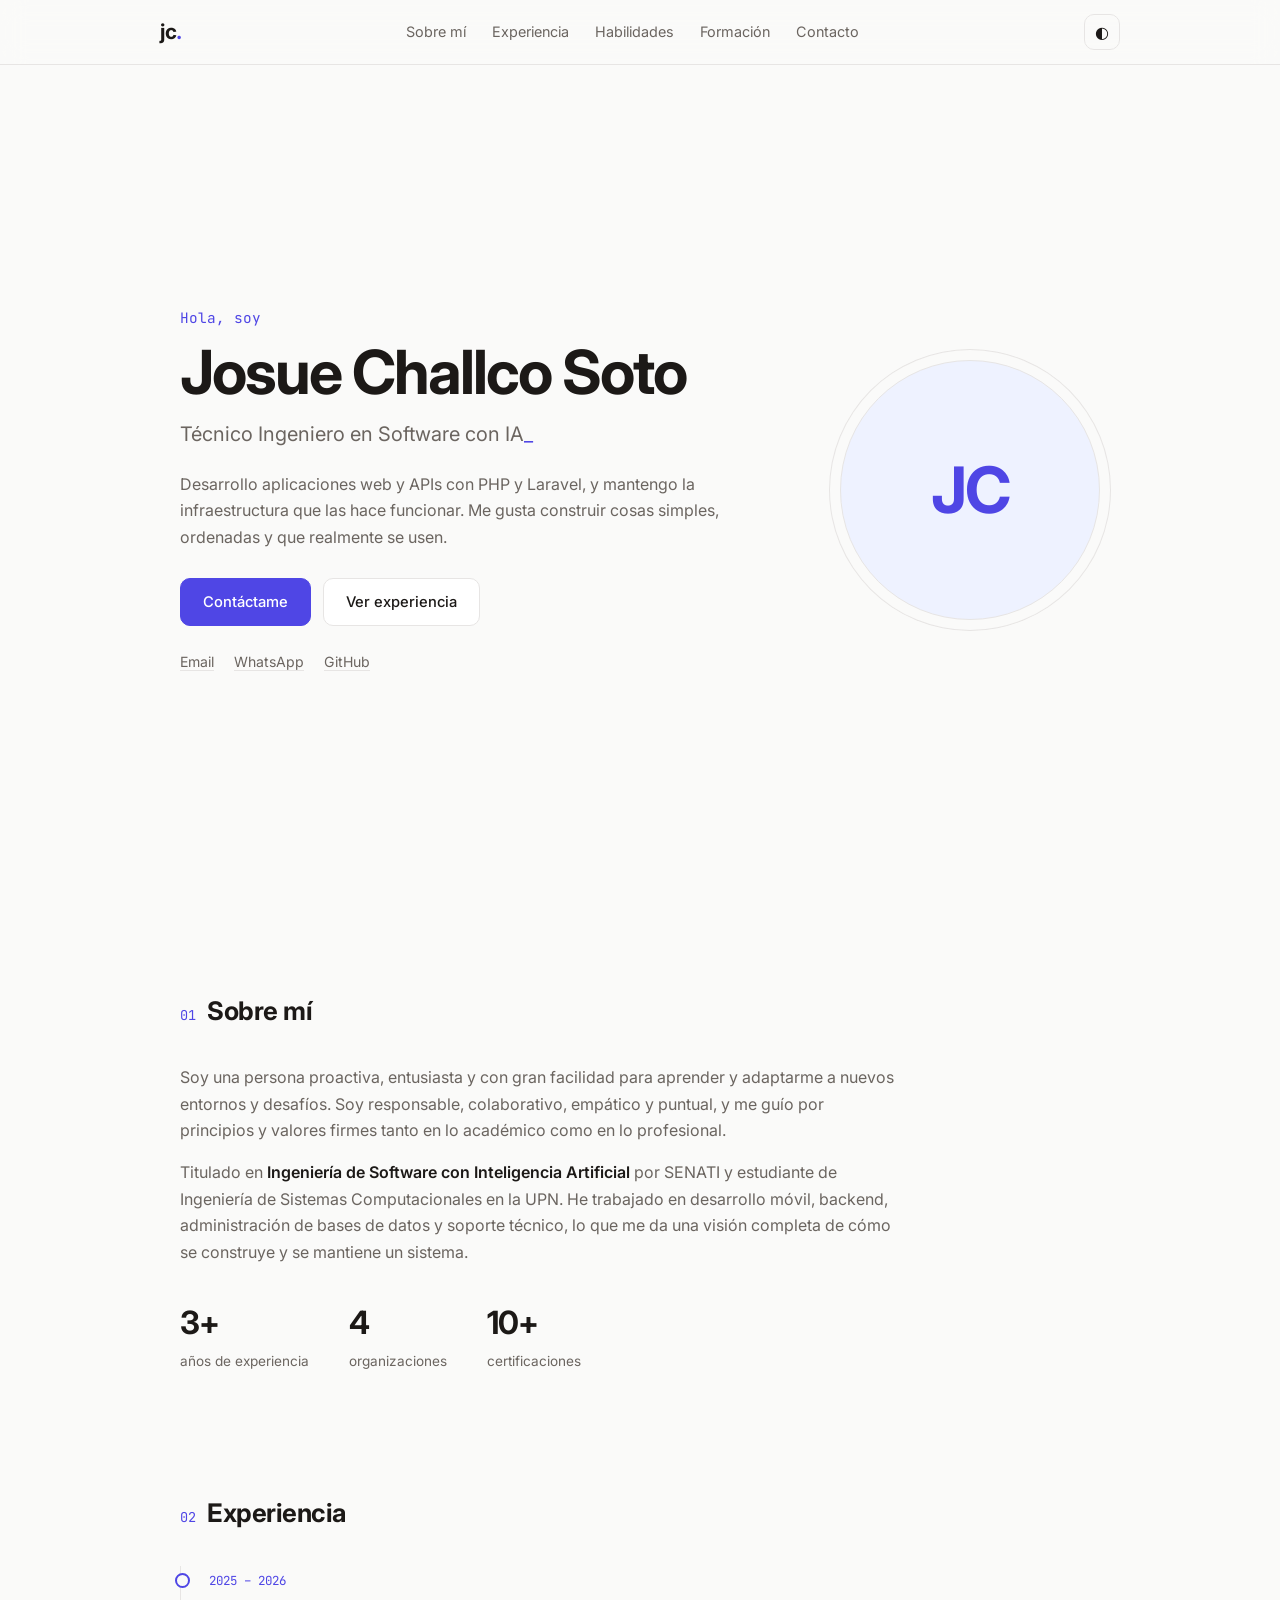
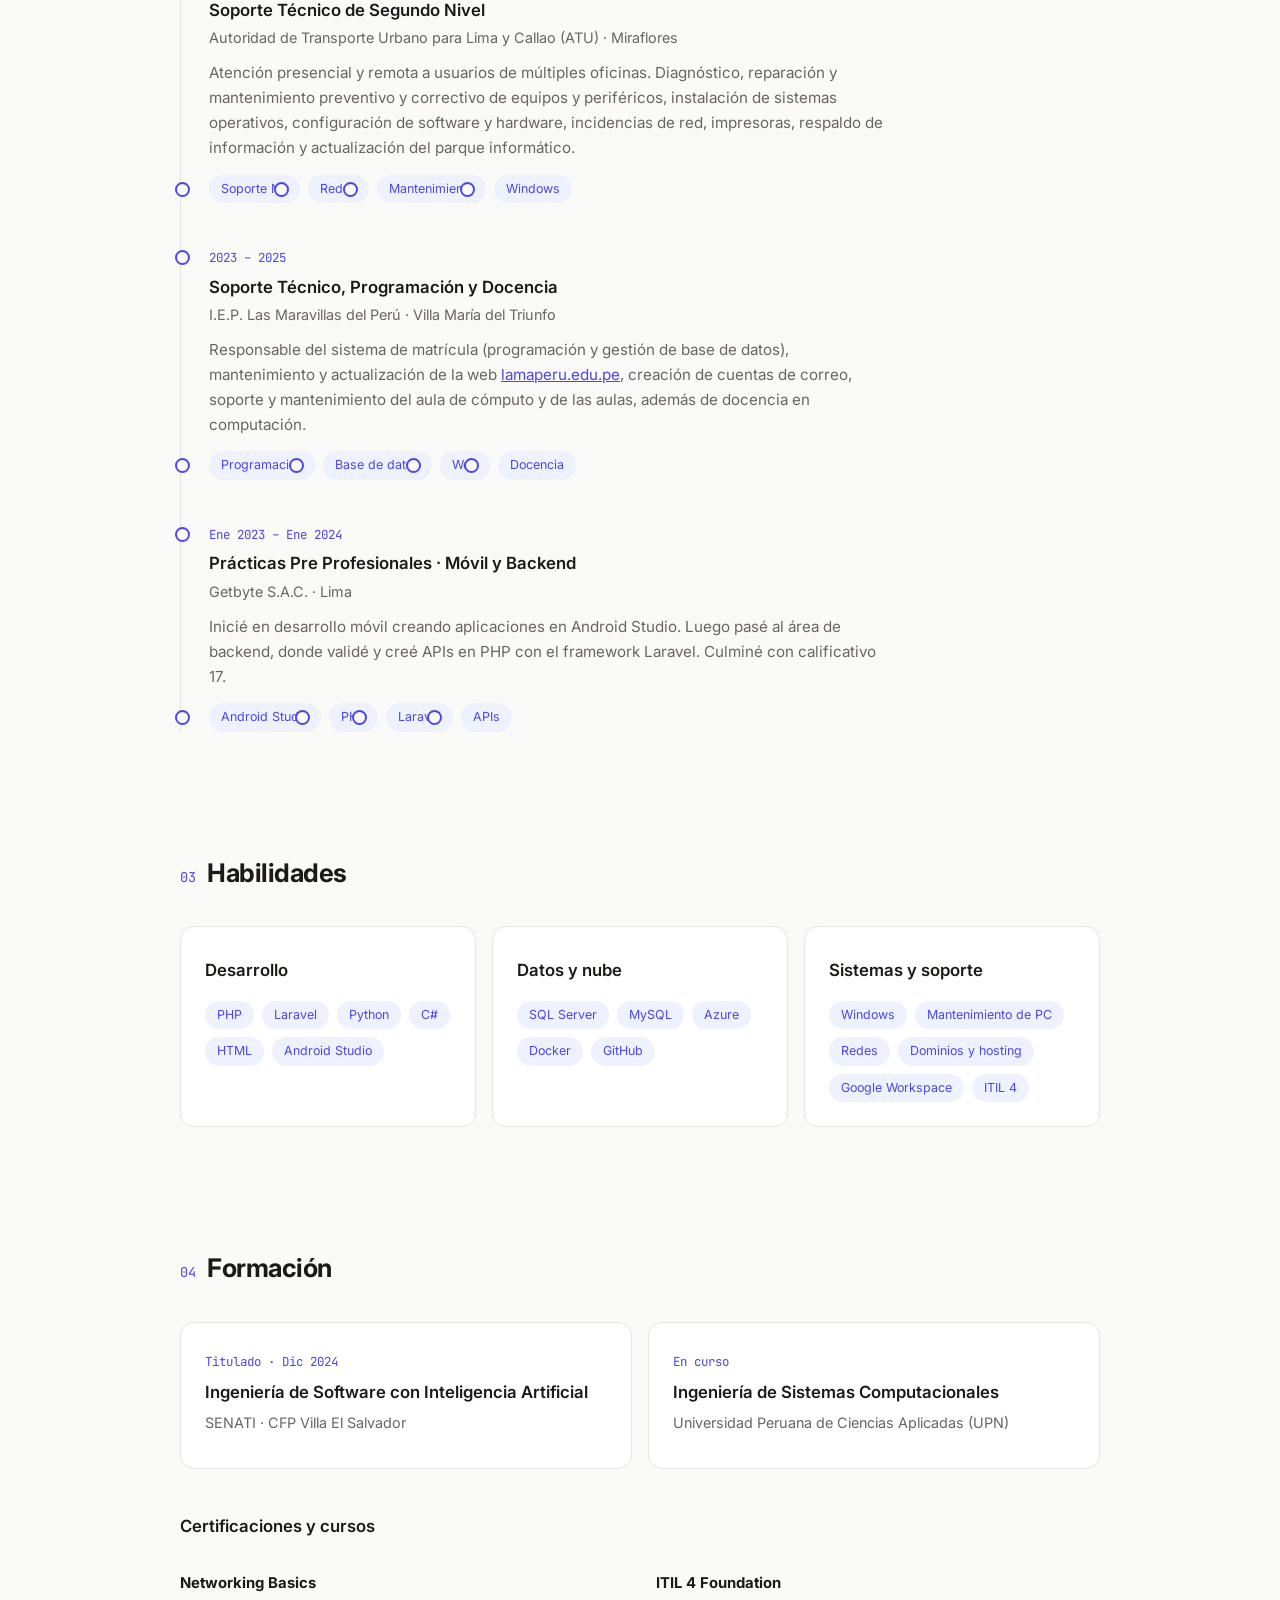
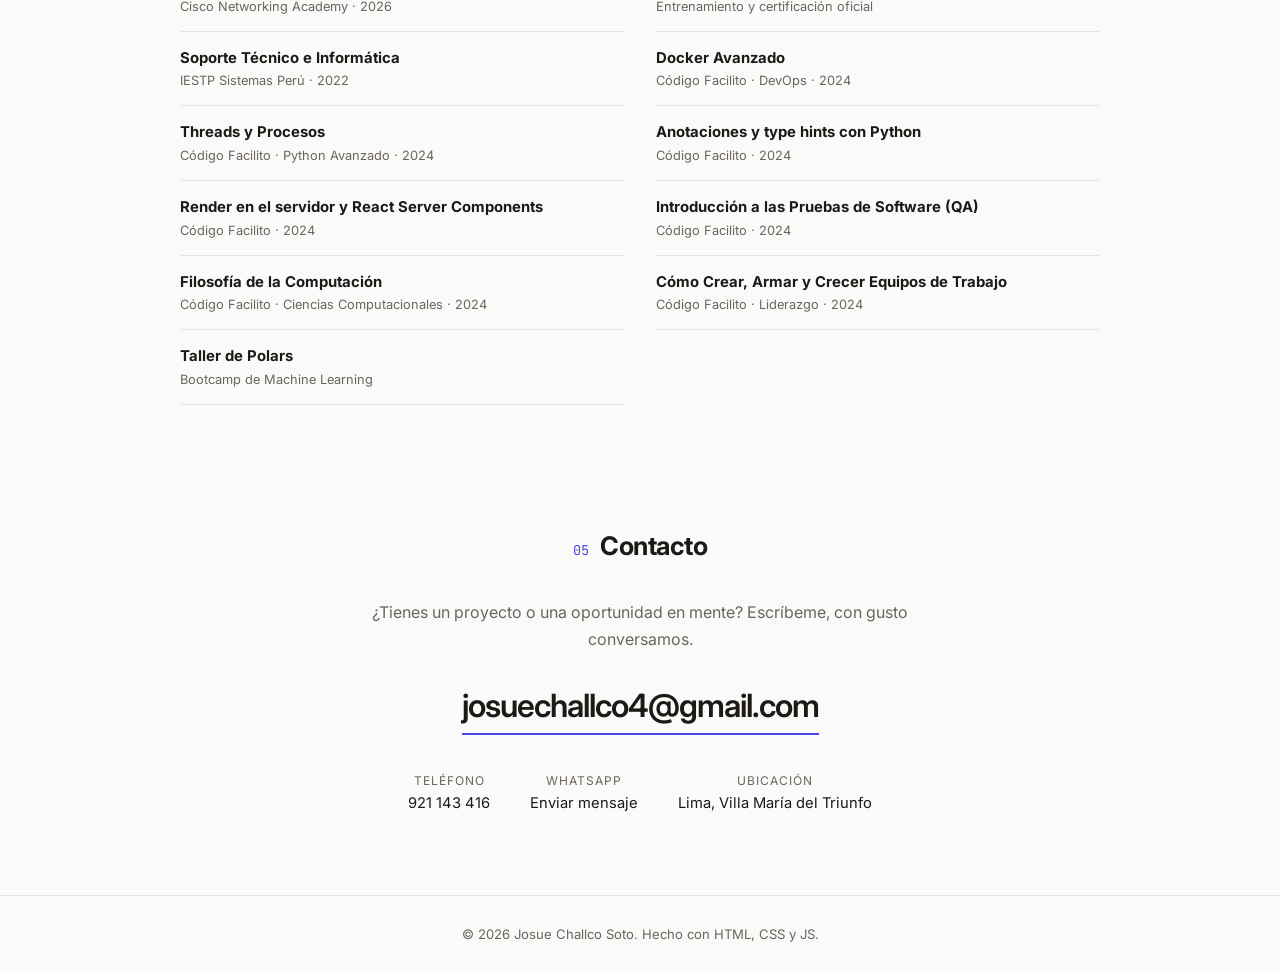
==== index.html @ 186beb72 "0.1" ====
<!doctype html>
<html lang="es">
<head>
  <meta charset="utf-8">
  <meta name="viewport" content="width=device-width, initial-scale=1">
  <title>Josue Challco | Ingeniero de Software con IA</title>
  <meta name="description" content="Portafolio de Josue Challco Soto: técnico ingeniero en software con IA, desarrollo web, backend con Laravel y soporte técnico.">
  <link rel="preconnect" href="https://fonts.googleapis.com">
  <link rel="preconnect" href="https://fonts.gstatic.com" crossorigin>
  <link href="https://fonts.googleapis.com/css2?family=Inter:wght@400;500;600;700&family=JetBrains+Mono:wght@400;500&display=swap" rel="stylesheet">
  <link rel="stylesheet" href="styles.css">
</head>
<body>

<header class="nav">
  <a href="#inicio" class="logo">jc<span>.</span></a>
  <nav id="menu">
    <a href="#sobre-mi">Sobre mí</a>
    <a href="#experiencia">Experiencia</a>
    <a href="#habilidades">Habilidades</a>
    <a href="#formacion">Formación</a>
    <a href="#contacto">Contacto</a>
  </nav>
  <div class="nav-actions">
    <button id="theme" class="icon-btn" aria-label="Cambiar tema">◐</button>
    <button id="burger" class="icon-btn burger" aria-label="Abrir menú">☰</button>
  </div>
</header>

<main>
  <!-- HERO -->
  <section id="inicio" class="hero">
    <div class="hero-text reveal">
      <p class="eyebrow">Hola, soy</p>
      <h1>Josue Challco Soto</h1>
      <p class="role">Técnico Ingeniero en Software con IA<span class="cursor">_</span></p>
      <p class="lead">Desarrollo aplicaciones web y APIs con PHP y Laravel, y mantengo la infraestructura que las hace funcionar. Me gusta construir cosas simples, ordenadas y que realmente se usen.</p>
      <div class="cta">
        <a class="btn primary" href="#contacto">Contáctame</a>
        <a class="btn" href="#experiencia">Ver experiencia</a>
      </div>
      <ul class="social">
        <li><a href="mailto:josuechallco4@gmail.com">Email</a></li>
        <li><a href="https://wa.me/51921143416" target="_blank" rel="noopener">WhatsApp</a></li>
        <li><a href="https://github.com/" target="_blank" rel="noopener">GitHub</a></li>
      </ul>
    </div>
    <div class="avatar reveal">
      <img src="assets/foto.jpg" alt="Foto de Josue Challco" onerror="this.remove()">
      <span class="initials">JC</span>
    </div>
  </section>

  <!-- SOBRE MI -->
  <section id="sobre-mi" class="reveal">
    <h2><span class="num">01</span> Sobre mí</h2>
    <div class="about">
      <p>Soy una persona proactiva, entusiasta y con gran facilidad para aprender y adaptarme a nuevos entornos y desafíos. Soy responsable, colaborativo, empático y puntual, y me guío por principios y valores firmes tanto en lo académico como en lo profesional.</p>
      <p>Titulado en <strong>Ingeniería de Software con Inteligencia Artificial</strong> por SENATI y estudiante de Ingeniería de Sistemas Computacionales en la UPN. He trabajado en desarrollo móvil, backend, administración de bases de datos y soporte técnico, lo que me da una visión completa de cómo se construye y se mantiene un sistema.</p>
      <dl class="stats">
        <div><dt>3+</dt><dd>años de experiencia</dd></div>
        <div><dt>4</dt><dd>organizaciones</dd></div>
        <div><dt>10+</dt><dd>certificaciones</dd></div>
      </dl>
    </div>
  </section>

  <!-- EXPERIENCIA -->
  <section id="experiencia" class="reveal">
    <h2><span class="num">02</span> Experiencia</h2>
    <ol class="timeline">
      <li>
        <span class="date">2025 – 2026</span>
        <h3>Soporte Técnico de Segundo Nivel</h3>
        <p class="org">Autoridad de Transporte Urbano para Lima y Callao (ATU) · Miraflores</p>
        <p>Atención presencial y remota a usuarios de múltiples oficinas. Diagnóstico, reparación y mantenimiento preventivo y correctivo de equipos y periféricos, instalación de sistemas operativos, configuración de software y hardware, incidencias de red, impresoras, respaldo de información y actualización del parque informático.</p>
        <ul class="tags"><li>Soporte N2</li><li>Redes</li><li>Mantenimiento</li><li>Windows</li></ul>
      </li>
      <li>
        <span class="date">2023 – 2025</span>
        <h3>Soporte Técnico, Programación y Docencia</h3>
        <p class="org">I.E.P. Las Maravillas del Perú · Villa María del Triunfo</p>
        <p>Responsable del sistema de matrícula (programación y gestión de base de datos), mantenimiento y actualización de la web <a href="https://www.lamaperu.edu.pe" target="_blank" rel="noopener">lamaperu.edu.pe</a>, creación de cuentas de correo, soporte y mantenimiento del aula de cómputo y de las aulas, además de docencia en computación.</p>
        <ul class="tags"><li>Programación</li><li>Base de datos</li><li>Web</li><li>Docencia</li></ul>
      </li>
      <li>
        <span class="date">Ene 2023 – Ene 2024</span>
        <h3>Prácticas Pre Profesionales · Móvil y Backend</h3>
        <p class="org">Getbyte S.A.C. · Lima</p>
        <p>Inicié en desarrollo móvil creando aplicaciones en Android Studio. Luego pasé al área de backend, donde validé y creé APIs en PHP con el framework Laravel. Culminé con calificativo 17.</p>
        <ul class="tags"><li>Android Studio</li><li>PHP</li><li>Laravel</li><li>APIs</li></ul>
      </li>
    </ol>
  </section>

  <!-- HABILIDADES -->
  <section id="habilidades" class="reveal">
    <h2><span class="num">03</span> Habilidades</h2>
    <div class="grid3">
      <article class="card">
        <h3>Desarrollo</h3>
        <ul class="chips"><li>PHP</li><li>Laravel</li><li>Python</li><li>C#</li><li>HTML</li><li>Android Studio</li></ul>
      </article>
      <article class="card">
        <h3>Datos y nube</h3>
        <ul class="chips"><li>SQL Server</li><li>MySQL</li><li>Azure</li><li>Docker</li><li>GitHub</li></ul>
      </article>
      <article class="card">
        <h3>Sistemas y soporte</h3>
        <ul class="chips"><li>Windows</li><li>Mantenimiento de PC</li><li>Redes</li><li>Dominios y hosting</li><li>Google Workspace</li><li>ITIL 4</li></ul>
      </article>
    </div>
  </section>

  <!-- FORMACION -->
  <section id="formacion" class="reveal">
    <h2><span class="num">04</span> Formación</h2>
    <div class="grid2">
      <article class="card">
        <span class="date">Titulado · Dic 2024</span>
        <h3>Ingeniería de Software con Inteligencia Artificial</h3>
        <p class="org">SENATI · CFP Villa El Salvador</p>
      </article>
      <article class="card">
        <span class="date">En curso</span>
        <h3>Ingeniería de Sistemas Computacionales</h3>
        <p class="org">Universidad Peruana de Ciencias Aplicadas (UPN)</p>
      </article>
    </div>

    <h3 class="sub">Certificaciones y cursos</h3>
    <ul class="certs">
      <li><b>Networking Basics</b><span>Cisco Networking Academy · 2026</span></li>
      <li><b>ITIL 4 Foundation</b><span>Entrenamiento y certificación oficial</span></li>
      <li><b>Soporte Técnico e Informática</b><span>IESTP Sistemas Perú · 2022</span></li>
      <li><b>Docker Avanzado</b><span>Código Facilito · DevOps · 2024</span></li>
      <li><b>Threads y Procesos</b><span>Código Facilito · Python Avanzado · 2024</span></li>
      <li><b>Anotaciones y type hints con Python</b><span>Código Facilito · 2024</span></li>
      <li><b>Render en el servidor y React Server Components</b><span>Código Facilito · 2024</span></li>
      <li><b>Introducción a las Pruebas de Software (QA)</b><span>Código Facilito · 2024</span></li>
      <li><b>Filosofía de la Computación</b><span>Código Facilito · Ciencias Computacionales · 2024</span></li>
      <li><b>Cómo Crear, Armar y Crecer Equipos de Trabajo</b><span>Código Facilito · Liderazgo · 2024</span></li>
      <li><b>Taller de Polars</b><span>Bootcamp de Machine Learning</span></li>
    </ul>
  </section>

  <!-- CONTACTO -->
  <section id="contacto" class="reveal contact">
    <h2><span class="num">05</span> Contacto</h2>
    <p class="lead">¿Tienes un proyecto o una oportunidad en mente? Escríbeme, con gusto conversamos.</p>
    <a class="big-mail" href="mailto:josuechallco4@gmail.com">josuechallco4@gmail.com</a>
    <ul class="contact-list">
      <li><span>Teléfono</span><a href="tel:+51921143416">921 143 416</a></li>
      <li><span>WhatsApp</span><a href="https://wa.me/51921143416" target="_blank" rel="noopener">Enviar mensaje</a></li>
      <li><span>Ubicación</span>Lima, Villa María del Triunfo</li>
    </ul>
  </section>
</main>

<footer>
  <p>© <span id="year"></span> Josue Challco Soto. Hecho con HTML, CSS y JS.</p>
</footer>

<script src="script.js"></script>
</body>
</html>
---- styles.css ----
:root {
  --bg: #fafaf9;
  --surface: #ffffff;
  --text: #1c1917;
  --muted: #6b6560;
  --line: #e7e5e4;
  --accent: #4f46e5;
  --accent-soft: #eef2ff;
  --radius: 14px;
  --maxw: 960px;
}
:root[data-theme="dark"] {
  --bg: #0c0a09;
  --surface: #171412;
  --text: #f5f5f4;
  --muted: #a8a29e;
  --line: #292524;
  --accent: #818cf8;
  --accent-soft: #1e1b4b;
}

* { box-sizing: border-box; margin: 0; padding: 0; }
html { scroll-behavior: smooth; scroll-padding-top: 72px; }
body {
  font-family: "Inter", system-ui, sans-serif;
  background: var(--bg);
  color: var(--text);
  line-height: 1.65;
  -webkit-font-smoothing: antialiased;
  transition: background .3s, color .3s;
}
a { color: inherit; }
ul, ol { list-style: none; }

/* NAV */
.nav {
  position: fixed; inset: 0 0 auto 0; z-index: 10;
  display: flex; align-items: center; justify-content: space-between;
  padding: 14px max(20px, calc((100% - var(--maxw)) / 2));
  background: color-mix(in srgb, var(--bg) 82%, transparent);
  backdrop-filter: blur(12px);
  border-bottom: 1px solid var(--line);
}
.logo { font-weight: 700; font-size: 1.3rem; text-decoration: none; letter-spacing: -.5px; }
.logo span { color: var(--accent); }
#menu { display: flex; gap: 26px; }
#menu a { text-decoration: none; font-size: .9rem; color: var(--muted); transition: color .2s; }
#menu a:hover, #menu a.active { color: var(--text); }
.nav-actions { display: flex; gap: 8px; }
.icon-btn {
  width: 36px; height: 36px; border-radius: 10px; cursor: pointer;
  background: transparent; color: var(--text);
  border: 1px solid var(--line); font-size: 1rem;
  transition: border-color .2s;
}
.icon-btn:hover { border-color: var(--accent); }
.burger { display: none; }

/* LAYOUT */
main { max-width: var(--maxw); margin: 0 auto; padding: 0 20px; }
section { padding: 90px 0 30px; }
h2 { font-size: 1.6rem; letter-spacing: -.5px; margin-bottom: 32px; display: flex; align-items: baseline; gap: 12px; }
.num { font-family: "JetBrains Mono", monospace; font-size: .85rem; color: var(--accent); font-weight: 400; }
h3 { font-size: 1.05rem; font-weight: 600; }
.sub { margin: 44px 0 16px; }

/* HERO */
.hero {
  min-height: 100vh; padding-top: 110px;
  display: grid; grid-template-columns: 1fr 260px; align-items: center; gap: 48px;
}
.eyebrow { font-family: "JetBrains Mono", monospace; color: var(--accent); font-size: .9rem; margin-bottom: 10px; }
h1 { font-size: clamp(2.4rem, 6vw, 3.8rem); line-height: 1.08; letter-spacing: -2px; }
.role { font-size: 1.25rem; color: var(--muted); margin: 12px 0 20px; }
.cursor { color: var(--accent); animation: blink 1s steps(2) infinite; }
@keyframes blink { 50% { opacity: 0; } }
.lead { color: var(--muted); max-width: 560px; }
.cta { display: flex; gap: 12px; margin: 28px 0 24px; flex-wrap: wrap; }
.btn {
  padding: 11px 22px; border-radius: 10px; text-decoration: none; font-size: .92rem; font-weight: 500;
  border: 1px solid var(--line); background: var(--surface); transition: transform .2s, border-color .2s;
}
.btn:hover { transform: translateY(-2px); border-color: var(--accent); }
.btn.primary { background: var(--accent); border-color: var(--accent); color: #fff; }
:root[data-theme="dark"] .btn.primary { color: #0c0a09; }
.social { display: flex; gap: 20px; font-size: .88rem; }
.social a { color: var(--muted); text-decoration: none; border-bottom: 1px solid var(--line); transition: color .2s, border-color .2s; }
.social a:hover { color: var(--accent); border-color: var(--accent); }

.avatar {
  position: relative; width: 260px; height: 260px; border-radius: 50%;
  background: var(--accent-soft); border: 1px solid var(--line);
  display: grid; place-items: center; overflow: hidden;
  box-shadow: 0 0 0 10px var(--bg), 0 0 0 11px var(--line);
}
.avatar img { position: absolute; inset: 0; width: 100%; height: 100%; object-fit: cover; z-index: 1; }
.initials { font-size: 4rem; font-weight: 700; color: var(--accent); letter-spacing: -2px; }

/* ABOUT */
.about { max-width: 720px; }
.about p { color: var(--muted); margin-bottom: 16px; }
.about strong { color: var(--text); font-weight: 600; }
.stats { display: flex; gap: 40px; margin-top: 32px; flex-wrap: wrap; }
.stats dt { font-size: 2rem; font-weight: 700; letter-spacing: -1px; }
.stats dd { font-size: .85rem; color: var(--muted); }

/* TIMELINE */
.timeline { position: relative; padding-left: 28px; border-left: 1px solid var(--line); }
.timeline li { position: relative; padding-bottom: 40px; }
.timeline li:last-child { padding-bottom: 0; }
.timeline li::before {
  content: ""; position: absolute; left: -34px; top: 7px;
  width: 11px; height: 11px; border-radius: 50%;
  background: var(--bg); border: 2px solid var(--accent);
}
.date { font-family: "JetBrains Mono", monospace; font-size: .78rem; color: var(--accent); }
.timeline h3 { margin: 4px 0 2px; }
.org { font-size: .9rem; color: var(--muted); margin-bottom: 10px; }
.timeline p:not(.org) { color: var(--muted); font-size: .95rem; max-width: 680px; }
.timeline a { color: var(--accent); }
.tags, .chips { display: flex; flex-wrap: wrap; gap: 8px; margin-top: 14px; }
.tags li, .chips li {
  font-size: .78rem; padding: 4px 12px; border-radius: 99px;
  background: var(--accent-soft); color: var(--accent);
}
.chips { margin-top: 16px; }

/* CARDS */
.grid3 { display: grid; grid-template-columns: repeat(3, 1fr); gap: 16px; }
.grid2 { display: grid; grid-template-columns: repeat(2, 1fr); gap: 16px; }
.card {
  background: var(--surface); border: 1px solid var(--line); border-radius: var(--radius);
  padding: 24px; transition: transform .25s, border-color .25s;
}
.card:hover { transform: translateY(-4px); border-color: var(--accent); }
.card h3 { margin: 6px 0 4px; }

/* CERTS */
.certs { display: grid; grid-template-columns: repeat(2, 1fr); gap: 0 32px; }
.certs li { display: flex; flex-direction: column; padding: 14px 0; border-bottom: 1px solid var(--line); font-size: .93rem; }
.certs span { font-size: .8rem; color: var(--muted); }

/* CONTACT */
.contact { text-align: center; padding-bottom: 80px; }
.contact h2 { justify-content: center; }
.contact .lead { margin: 0 auto; }
.big-mail {
  display: inline-block; margin: 28px 0 36px; text-decoration: none;
  font-size: clamp(1.2rem, 4vw, 2rem); font-weight: 600; letter-spacing: -1px;
  border-bottom: 2px solid var(--accent); transition: color .2s;
}
.big-mail:hover { color: var(--accent); }
.contact-list { display: flex; justify-content: center; gap: 40px; flex-wrap: wrap; font-size: .92rem; }
.contact-list span { display: block; font-size: .75rem; color: var(--muted); text-transform: uppercase; letter-spacing: 1px; }
.contact-list a { text-decoration: none; }
.contact-list a:hover { color: var(--accent); }

footer { text-align: center; padding: 28px 20px; border-top: 1px solid var(--line); color: var(--muted); font-size: .82rem; }

/* REVEAL */
.reveal { opacity: 0; transform: translateY(24px); transition: opacity .7s, transform .7s; }
.reveal.visible { opacity: 1; transform: none; }
@media (prefers-reduced-motion: reduce) {
  .reveal { opacity: 1; transform: none; transition: none; }
  .cursor { animation: none; }
  html { scroll-behavior: auto; }
}

/* RESPONSIVE */
@media (max-width: 760px) {
  .burger { display: block; }
  #menu {
    position: absolute; top: 100%; left: 0; right: 0;
    flex-direction: column; gap: 0; background: var(--bg);
    border-bottom: 1px solid var(--line); display: none;
  }
  #menu.open { display: flex; }
  #menu a { padding: 14px 20px; border-top: 1px solid var(--line); }
  .hero { grid-template-columns: 1fr; text-align: left; padding-top: 100px; gap: 32px; }
  .avatar { order: -1; width: 160px; height: 160px; }
  .initials { font-size: 2.6rem; }
  .grid3, .grid2, .certs { grid-template-columns: 1fr; }
  section { padding-top: 70px; }
}
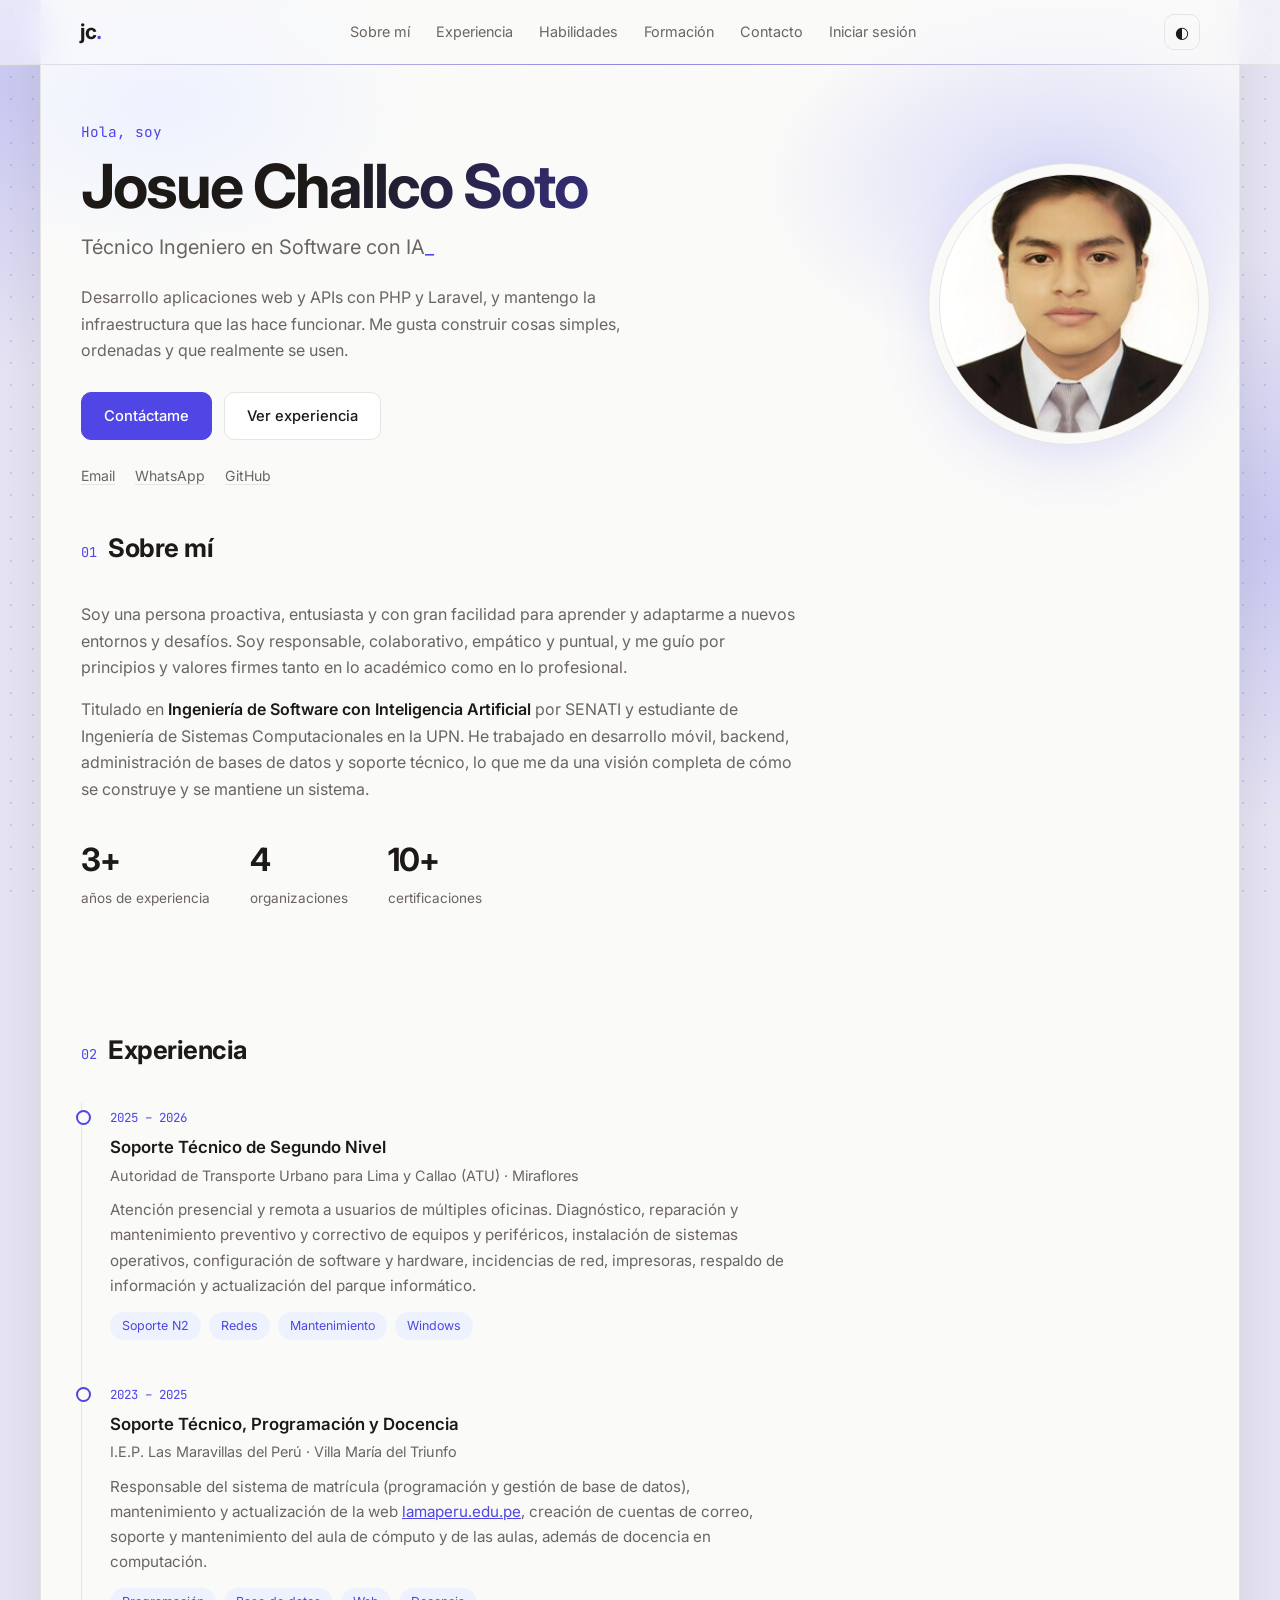
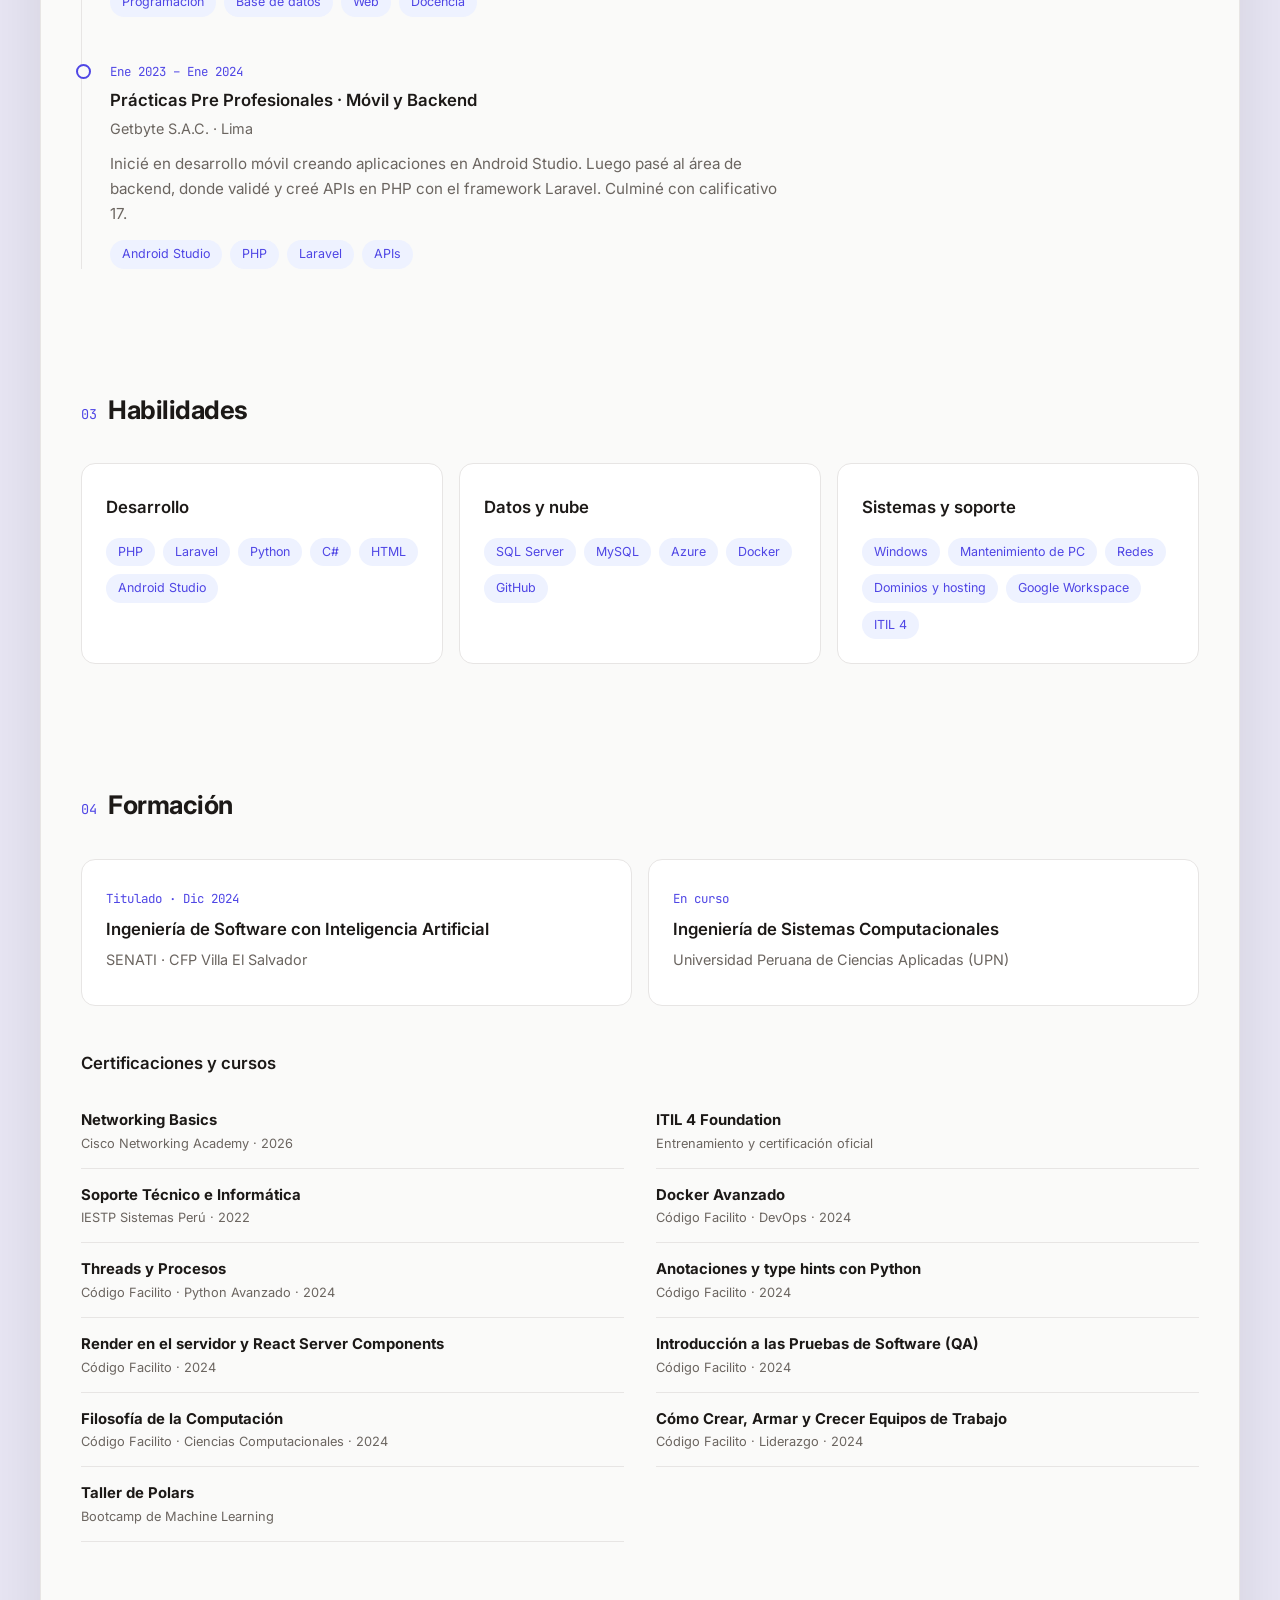
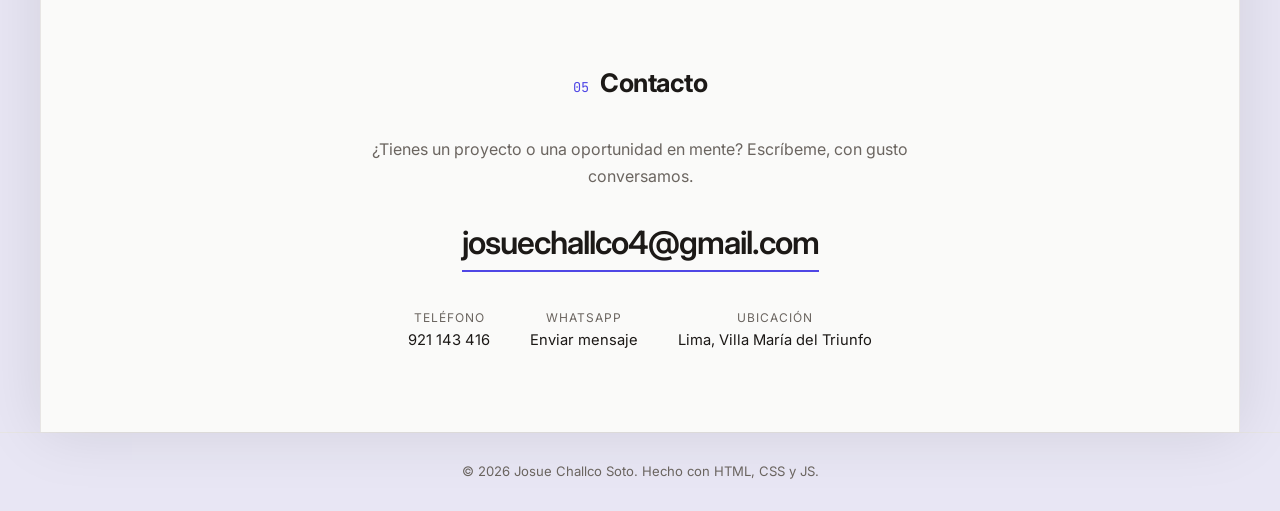
==== commit 42605a46: "0.1.3" ====
--- a/index.html
+++ b/index.html
@@ -20,6 +20,7 @@
     <a href="#habilidades">Habilidades</a>
     <a href="#formacion">Formación</a>
     <a href="#contacto">Contacto</a>
+    <a href="login.html">Iniciar sesión</a>
   </nav>
   <div class="nav-actions">
     <button id="theme" class="icon-btn" aria-label="Cambiar tema">◐</button>
@@ -42,7 +43,7 @@
       <ul class="social">
         <li><a href="mailto:josuechallco4@gmail.com">Email</a></li>
         <li><a href="https://wa.me/51921143416" target="_blank" rel="noopener">WhatsApp</a></li>
-        <li><a href="https://github.com/" target="_blank" rel="noopener">GitHub</a></li>
+        <li><a href="https://github.com/josuechal" target="_blank" rel="noopener">GitHub</a></li>
       </ul>
     </div>
     <div class="avatar reveal">
--- a/styles.css
+++ b/styles.css
@@ -6,8 +6,12 @@
   --line: #e7e5e4;
   --accent: #4f46e5;
   --accent-soft: #eef2ff;
+  --side: #e8e6f4;          /* color de las bandas laterales */
+  --side-glow: rgba(99, 102, 241, .22);
+  --side-dot: rgba(79, 70, 229, .18);
+  --glass: rgba(250, 250, 249, .55);
   --radius: 14px;
-  --maxw: 960px;
+  --maxw: 1200px;
 }
 :root[data-theme="dark"] {
   --bg: #0c0a09;
@@ -17,13 +21,23 @@
   --line: #292524;
   --accent: #818cf8;
   --accent-soft: #1e1b4b;
+  --side: #05040a;
+  --side-glow: rgba(129, 140, 248, .20);
+  --side-dot: rgba(129, 140, 248, .22);
+  --glass: rgba(12, 10, 9, .50);
 }
 
 * { box-sizing: border-box; margin: 0; padding: 0; }
 html { scroll-behavior: smooth; scroll-padding-top: 72px; }
 body {
   font-family: "Inter", system-ui, sans-serif;
-  background: var(--bg);
+  /* Fondo de las bandas laterales: color + resplandores + puntos */
+  background:
+    radial-gradient(600px 400px at 0% 10%, var(--side-glow), transparent 70%),
+    radial-gradient(600px 400px at 100% 60%, var(--side-glow), transparent 70%),
+    radial-gradient(var(--side-dot) 1px, transparent 1px) 0 0 / 22px 22px,
+    var(--side);
+  background-attachment: fixed;
   color: var(--text);
   line-height: 1.65;
   -webkit-font-smoothing: antialiased;
@@ -36,11 +50,22 @@
 .nav {
   position: fixed; inset: 0 0 auto 0; z-index: 10;
   display: flex; align-items: center; justify-content: space-between;
-  padding: 14px max(20px, calc((100% - var(--maxw)) / 2));
-  background: color-mix(in srgb, var(--bg) 82%, transparent);
-  backdrop-filter: blur(12px);
+  padding: 14px max(20px, calc((100% - var(--maxw)) / 2 + 40px));
+  /* Efecto cristal: semitransparente + desenfoque */
+  background: var(--glass);
+  backdrop-filter: blur(18px) saturate(170%);
+  -webkit-backdrop-filter: blur(18px) saturate(170%);
   border-bottom: 1px solid var(--line);
-}
+  transition: background .3s, box-shadow .3s;
+}
+/* Línea de color degradada en el borde inferior */
+.nav::after {
+  content: ""; position: absolute; left: 0; right: 0; bottom: -1px; height: 1px;
+  background: linear-gradient(90deg, transparent, var(--accent), transparent);
+  opacity: .6;
+}
+/* Al hacer scroll: un poco más opaco y con sombra (clase añadida desde script.js) */
+.nav.scrolled { background: color-mix(in srgb, var(--bg) 78%, transparent); box-shadow: 0 8px 30px rgba(0, 0, 0, .12); }
 .logo { font-weight: 700; font-size: 1.3rem; text-decoration: none; letter-spacing: -.5px; }
 .logo span { color: var(--accent); }
 #menu { display: flex; gap: 26px; }
@@ -57,8 +82,17 @@
 .burger { display: none; }
 
 /* LAYOUT */
-main { max-width: var(--maxw); margin: 0 auto; padding: 0 20px; }
+/* Panel central: otro color y bordes a los lados */
+main {
+  position: relative; z-index: 0;
+  max-width: var(--maxw); min-height: 100vh; margin: 0 auto; padding: 0 40px;
+  background: var(--bg);
+  border-left: 1px solid var(--line); border-right: 1px solid var(--line);
+  box-shadow: 0 0 60px rgba(0, 0, 0, .10);
+  transition: background .3s;
+}
 section { padding: 90px 0 30px; }
+#sobre-mi { padding-top: 40px; }
 h2 { font-size: 1.6rem; letter-spacing: -.5px; margin-bottom: 32px; display: flex; align-items: baseline; gap: 12px; }
 .num { font-family: "JetBrains Mono", monospace; font-size: .85rem; color: var(--accent); font-weight: 400; }
 h3 { font-size: 1.05rem; font-weight: 600; }
@@ -66,11 +100,26 @@
 
 /* HERO */
 .hero {
-  min-height: 100vh; padding-top: 110px;
+  position: relative;
+  min-height: auto; padding-top: 120px; padding-bottom: 0;
   display: grid; grid-template-columns: 1fr 260px; align-items: center; gap: 48px;
 }
 .eyebrow { font-family: "JetBrains Mono", monospace; color: var(--accent); font-size: .9rem; margin-bottom: 10px; }
-h1 { font-size: clamp(2.4rem, 6vw, 3.8rem); line-height: 1.08; letter-spacing: -2px; }
+h1 {
+  font-size: clamp(2.4rem, 6vw, 3.8rem); line-height: 1.08; letter-spacing: -2px;
+  /* Nombre con degradado de color */
+  background: linear-gradient(120deg, var(--text) 30%, var(--accent));
+  -webkit-background-clip: text; background-clip: text;
+  -webkit-text-fill-color: transparent; color: transparent;
+}
+/* Resplandor suave detrás de la portada */
+.hero::before {
+  content: ""; position: absolute; z-index: -1; pointer-events: none;
+  top: 0; left: -40px; right: -40px; height: 520px;
+  background:
+    radial-gradient(420px 260px at 85% 35%, var(--side-glow), transparent 70%),
+    radial-gradient(360px 220px at 10% 20%, var(--accent-soft), transparent 70%);
+}
 .role { font-size: 1.25rem; color: var(--muted); margin: 12px 0 20px; }
 .cursor { color: var(--accent); animation: blink 1s steps(2) infinite; }
 @keyframes blink { 50% { opacity: 0; } }
@@ -91,7 +140,7 @@
   position: relative; width: 260px; height: 260px; border-radius: 50%;
   background: var(--accent-soft); border: 1px solid var(--line);
   display: grid; place-items: center; overflow: hidden;
-  box-shadow: 0 0 0 10px var(--bg), 0 0 0 11px var(--line);
+  box-shadow: 0 0 0 10px var(--bg), 0 0 0 11px var(--line), 0 20px 60px var(--side-glow);
 }
 .avatar img { position: absolute; inset: 0; width: 100%; height: 100%; object-fit: cover; z-index: 1; }
 .initials { font-size: 4rem; font-weight: 700; color: var(--accent); letter-spacing: -2px; }
@@ -106,9 +155,9 @@
 
 /* TIMELINE */
 .timeline { position: relative; padding-left: 28px; border-left: 1px solid var(--line); }
-.timeline li { position: relative; padding-bottom: 40px; }
-.timeline li:last-child { padding-bottom: 0; }
-.timeline li::before {
+.timeline > li { position: relative; padding-bottom: 40px; }
+.timeline > li:last-child { padding-bottom: 0; }
+.timeline > li::before {
   content: ""; position: absolute; left: -34px; top: 7px;
   width: 11px; height: 11px; border-radius: 50%;
   background: var(--bg); border: 2px solid var(--accent);
@@ -132,7 +181,7 @@
   background: var(--surface); border: 1px solid var(--line); border-radius: var(--radius);
   padding: 24px; transition: transform .25s, border-color .25s;
 }
-.card:hover { transform: translateY(-4px); border-color: var(--accent); }
+.card:hover { transform: translateY(-4px); border-color: var(--accent); box-shadow: 0 12px 30px var(--side-glow); }
 .card h3 { margin: 6px 0 4px; }
 
 /* CERTS */
@@ -168,6 +217,9 @@
 
 /* RESPONSIVE */
 @media (max-width: 760px) {
+  main { padding: 0 20px; border: 0; box-shadow: none; }
+  .nav { padding: 14px 20px; }
+  .hero::before { left: -20px; right: -20px; }
   .burger { display: block; }
   #menu {
     position: absolute; top: 100%; left: 0; right: 0;
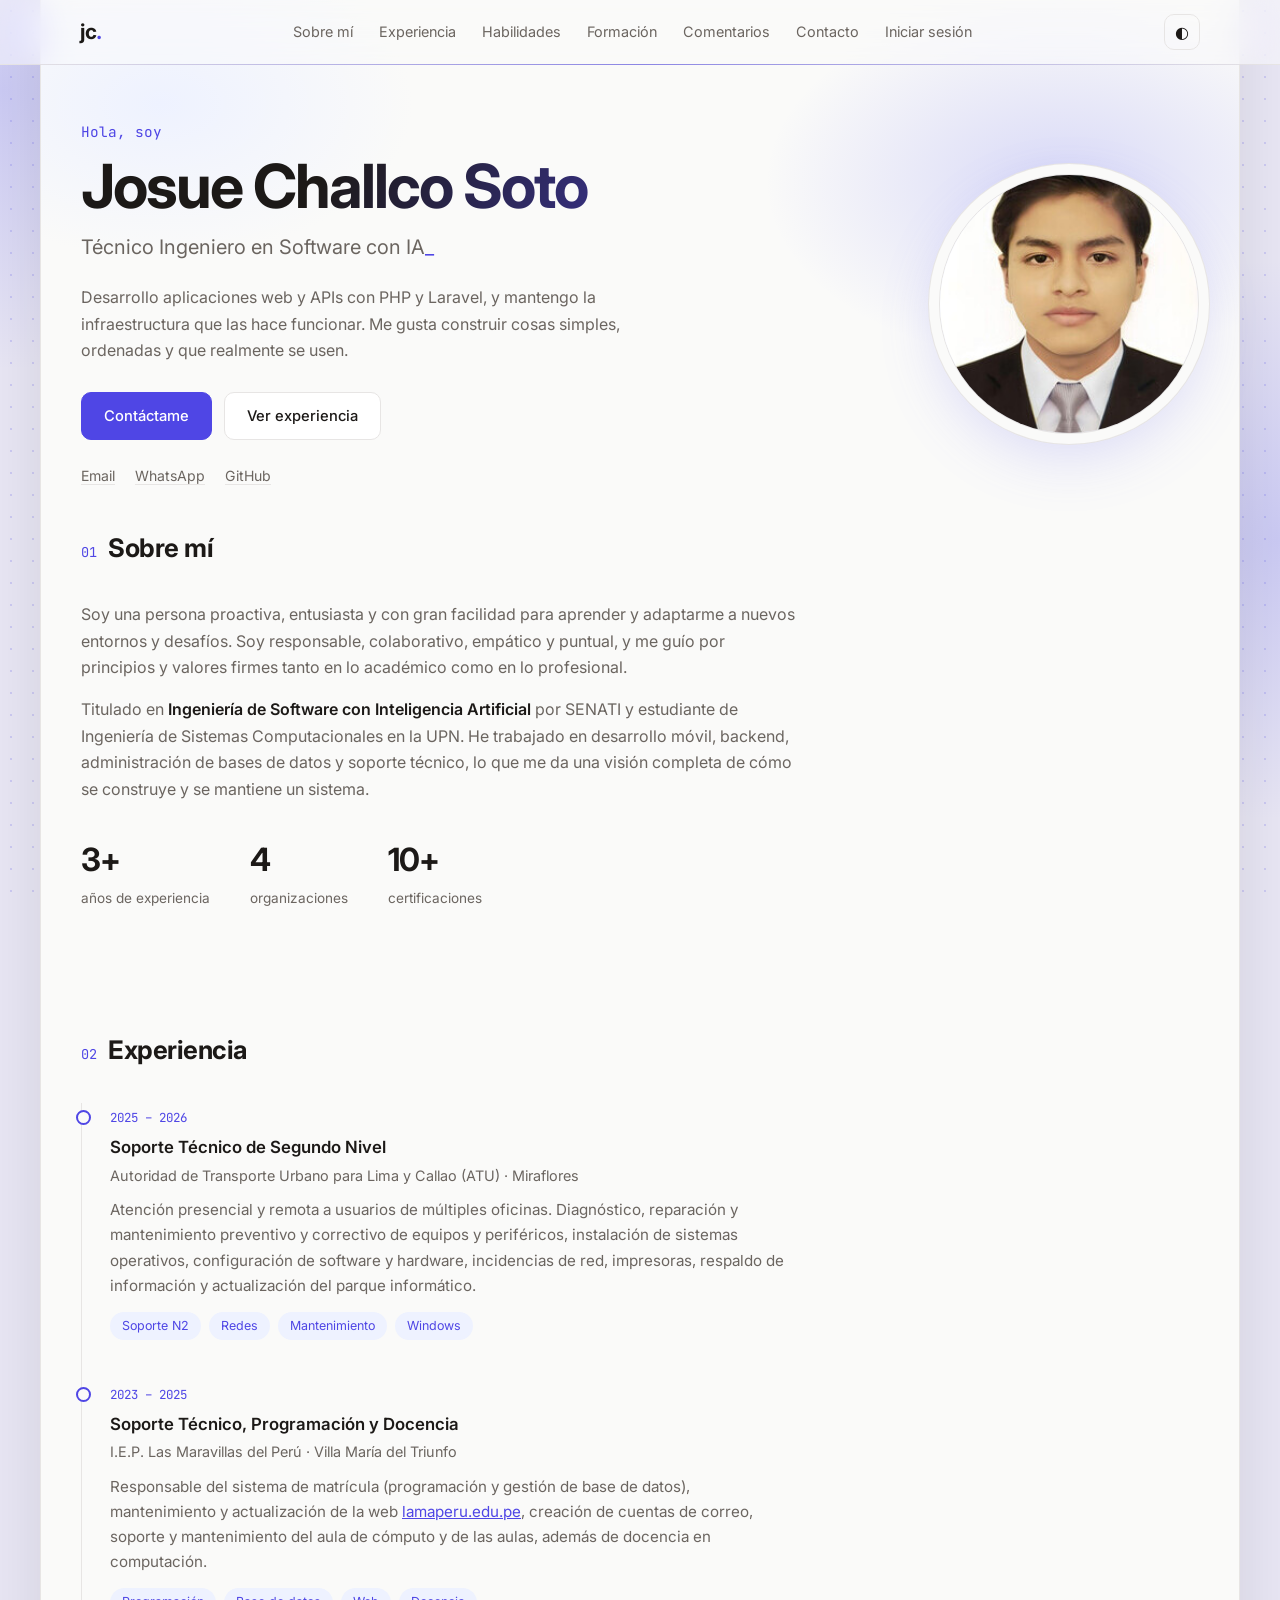
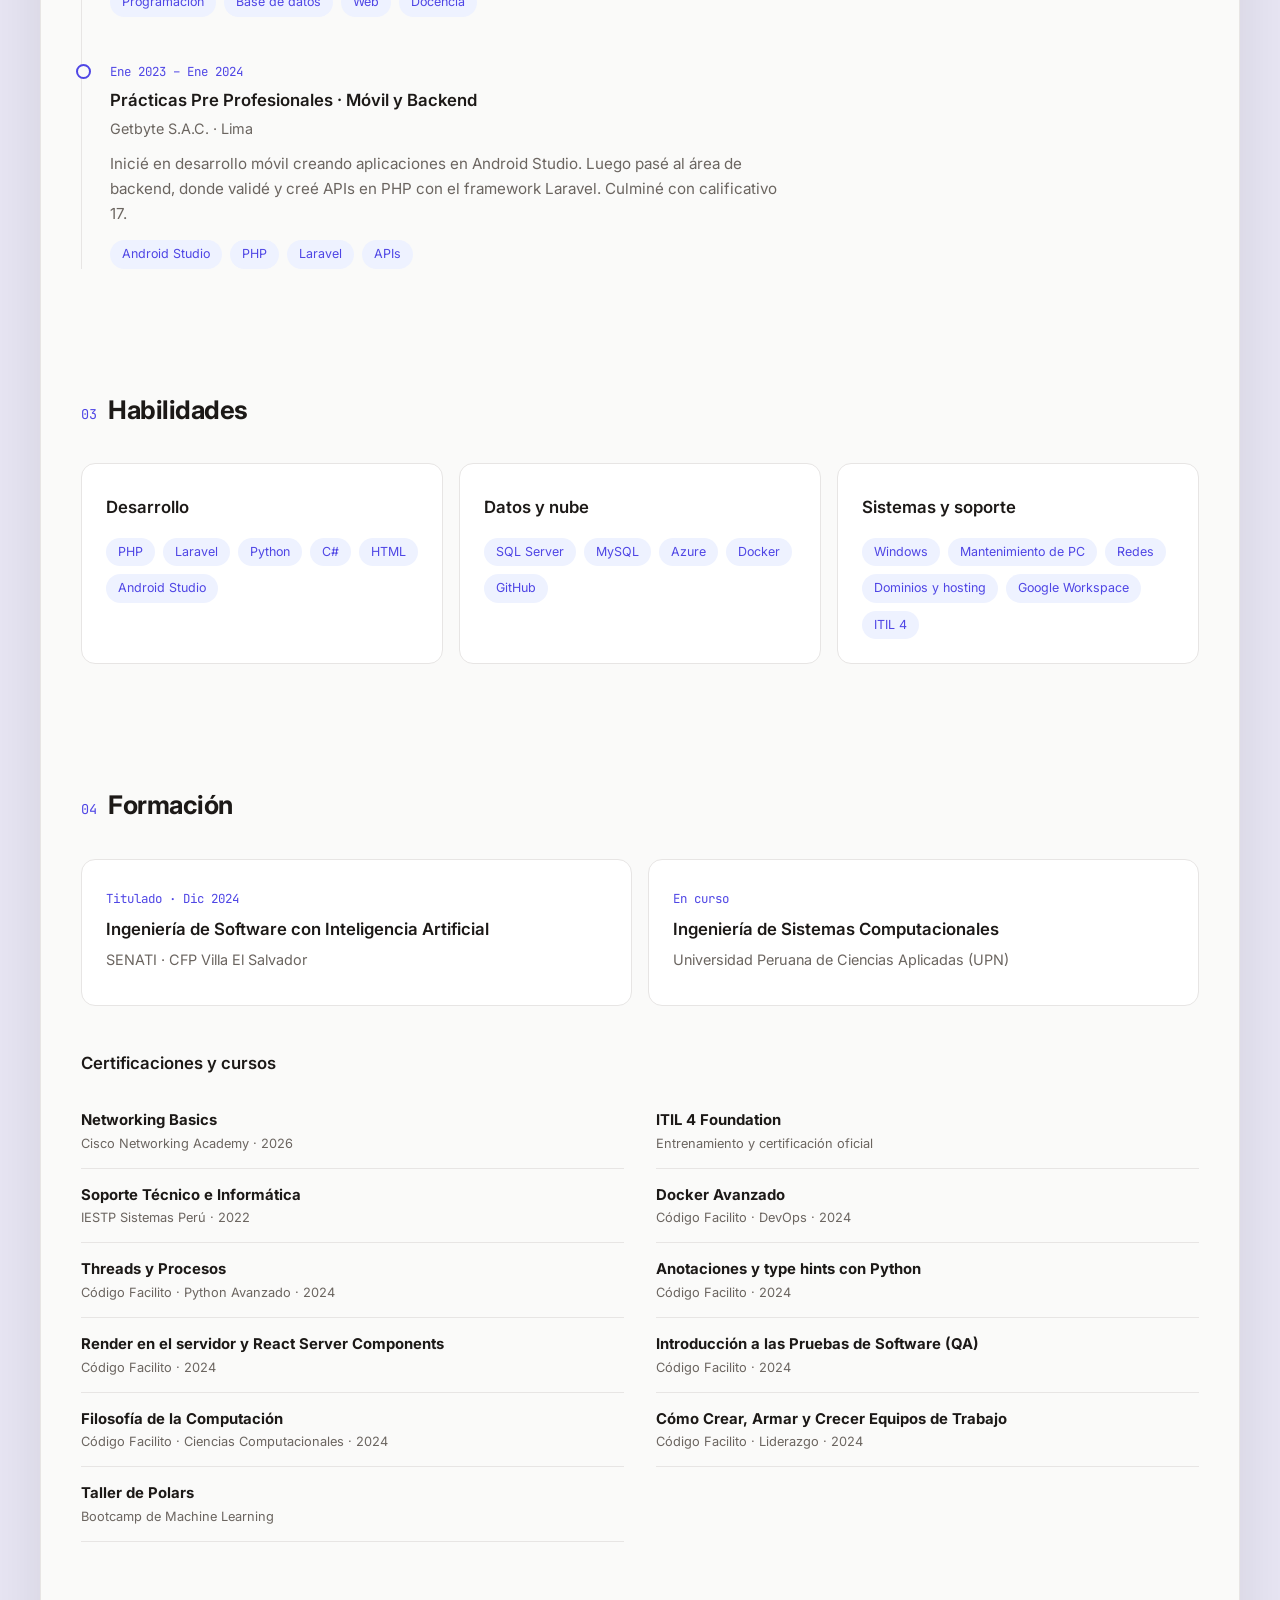
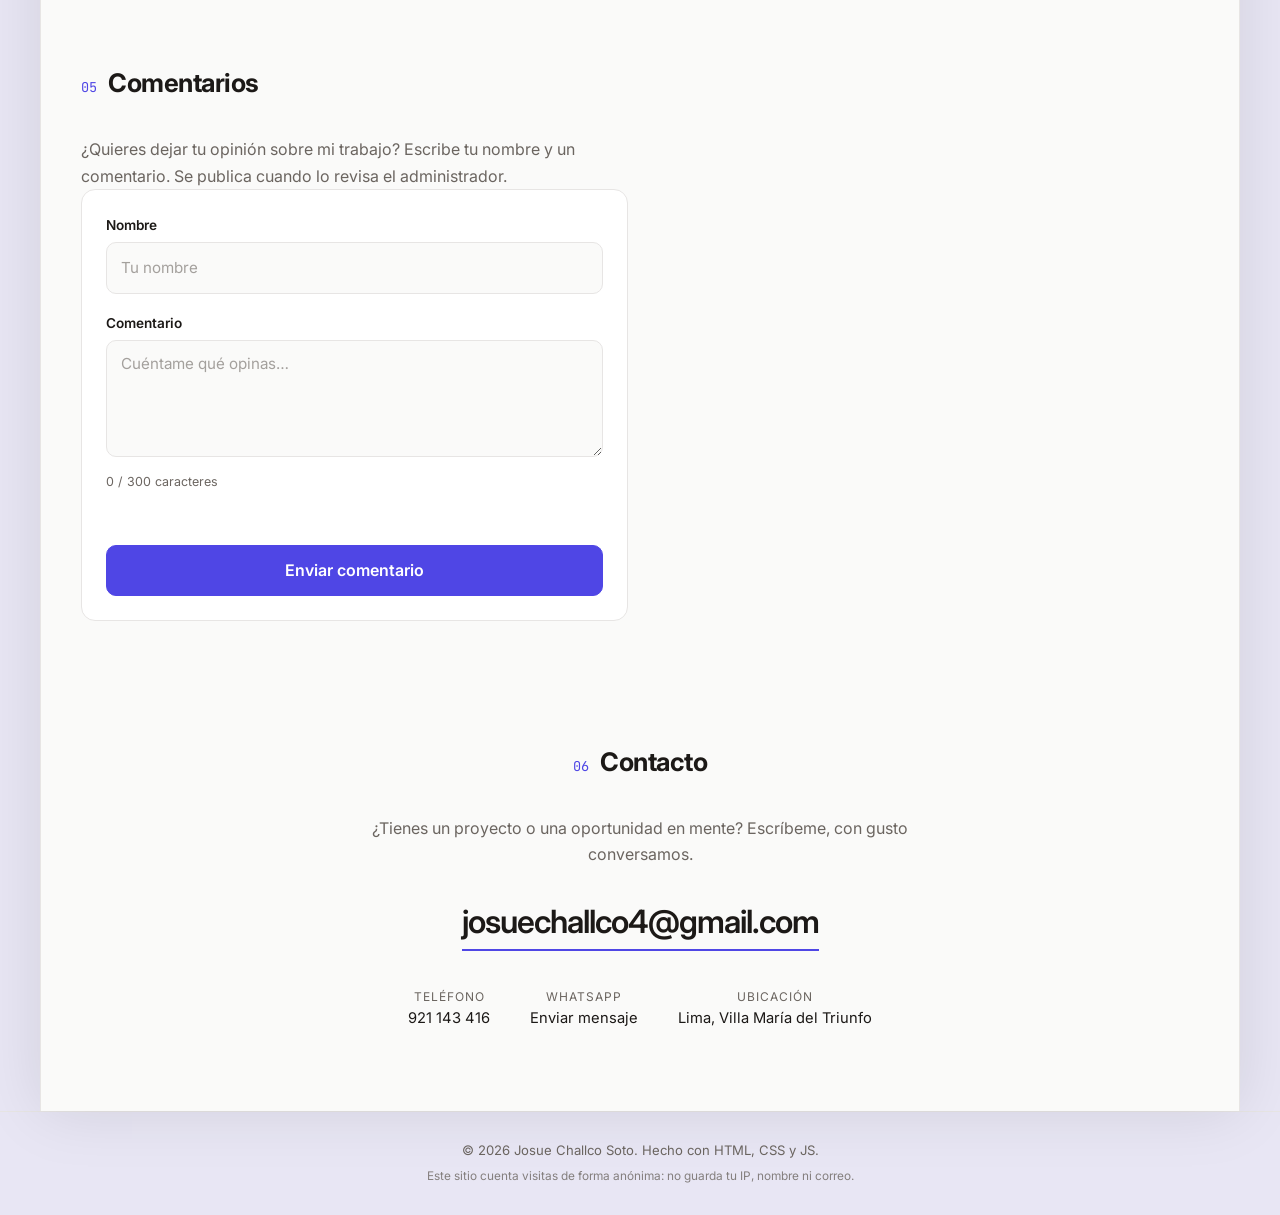
==== commit d1bcda0f: "Panel de administrador con barra lateral, estadisticas de visitas y comentarios - panel.html: correo" ====
--- a/index.html
+++ b/index.html
@@ -9,6 +9,7 @@
   <link rel="preconnect" href="https://fonts.gstatic.com" crossorigin>
   <link href="https://fonts.googleapis.com/css2?family=Inter:wght@400;500;600;700&family=JetBrains+Mono:wght@400;500&display=swap" rel="stylesheet">
   <link rel="stylesheet" href="styles.css">
+  <link rel="stylesheet" href="forms.css">
 </head>
 <body>
 
@@ -19,6 +20,7 @@
     <a href="#experiencia">Experiencia</a>
     <a href="#habilidades">Habilidades</a>
     <a href="#formacion">Formación</a>
+    <a href="#comentarios">Comentarios</a>
     <a href="#contacto">Contacto</a>
     <a href="login.html">Iniciar sesión</a>
   </nav>
@@ -145,9 +147,34 @@
     </ul>
   </section>
 
+  <!-- COMENTARIOS -->
+  <section id="comentarios" class="reveal">
+    <h2><span class="num">05</span> Comentarios</h2>
+    <p class="lead">¿Quieres dejar tu opinión sobre mi trabajo? Escribe tu nombre y un comentario. Se publica cuando lo revisa el administrador.</p>
+
+    <div class="cm-grid">
+      <form id="cmForm" class="cm-form" novalidate>
+        <div class="field">
+          <label for="cmName">Nombre</label>
+          <input type="text" id="cmName" name="name" placeholder="Tu nombre" maxlength="40" autocomplete="name" required>
+        </div>
+        <div class="field">
+          <label for="cmBody">Comentario</label>
+          <textarea id="cmBody" name="body" placeholder="Cuéntame qué opinas…" maxlength="300" rows="4" required></textarea>
+          <p class="hint"><span id="cmCount">0</span> / 300 caracteres</p>
+        </div>
+        <input class="hp" type="text" id="cmWebsite" name="website" tabindex="-1" autocomplete="off" aria-hidden="true">
+        <p class="msg" id="cmMsg" role="status" aria-live="polite"></p>
+        <button type="submit" id="cmSubmit" class="btn primary">Enviar comentario</button>
+      </form>
+
+      <ul class="cm-list" id="cmList" aria-live="polite"></ul>
+    </div>
+  </section>
+
   <!-- CONTACTO -->
   <section id="contacto" class="reveal contact">
-    <h2><span class="num">05</span> Contacto</h2>
+    <h2><span class="num">06</span> Contacto</h2>
     <p class="lead">¿Tienes un proyecto o una oportunidad en mente? Escríbeme, con gusto conversamos.</p>
     <a class="big-mail" href="mailto:josuechallco4@gmail.com">josuechallco4@gmail.com</a>
     <ul class="contact-list">
@@ -160,8 +187,13 @@
 
 <footer>
   <p>© <span id="year"></span> Josue Challco Soto. Hecho con HTML, CSS y JS.</p>
+  <p class="footnote">Este sitio cuenta visitas de forma anónima: no guarda tu IP, nombre ni correo.</p>
 </footer>
 
 <script src="script.js"></script>
+<script src="config.js"></script>
+<script src="core.js"></script>
+<script src="track.js"></script>
+<script src="comments.js"></script>
 </body>
 </html>
--- a/styles.css
+++ b/styles.css
@@ -204,7 +204,22 @@
 .contact-list a { text-decoration: none; }
 .contact-list a:hover { color: var(--accent); }
 
+.footnote { margin-top: 6px; font-size: .74rem; opacity: .8; }
 footer { text-align: center; padding: 28px 20px; border-top: 1px solid var(--line); color: var(--muted); font-size: .82rem; }
+
+/* COMMENTS */
+.cm-grid { display: grid; grid-template-columns: minmax(0, 1fr) minmax(0, 1fr); gap: 24px; align-items: start; }
+.cm-form {
+  padding: 24px; background: var(--surface);
+  border: 1px solid var(--line); border-radius: var(--radius);
+}
+.cm-form .btn { width: 100%; }
+.cm-list { display: grid; gap: 12px; }
+.cm-item { padding: 16px 18px; background: var(--surface); border: 1px solid var(--line); border-radius: var(--radius); }
+.cm-head { display: flex; justify-content: space-between; align-items: baseline; gap: 12px; margin-bottom: 4px; }
+.cm-head span { font-size: .76rem; color: var(--muted); white-space: nowrap; }
+.cm-item p { color: var(--muted); font-size: .94rem; white-space: pre-line; overflow-wrap: anywhere; }
+.cm-empty { padding: 16px 18px; color: var(--muted); font-size: .92rem; border: 1px dashed var(--line); border-radius: var(--radius); }
 
 /* REVEAL */
 .reveal { opacity: 0; transform: translateY(24px); transition: opacity .7s, transform .7s; }
@@ -231,6 +246,6 @@
   .hero { grid-template-columns: 1fr; text-align: left; padding-top: 100px; gap: 32px; }
   .avatar { order: -1; width: 160px; height: 160px; }
   .initials { font-size: 2.6rem; }
-  .grid3, .grid2, .certs { grid-template-columns: 1fr; }
+  .grid3, .grid2, .certs, .cm-grid { grid-template-columns: 1fr; }
   section { padding-top: 70px; }
 }
--- a/forms.css
+++ b/forms.css
@@ -0,0 +1,70 @@
+/* Componentes compartidos por el login, el panel y los comentarios del portafolio */
+
+form { display: grid; gap: 18px; }
+.field label { display: block; font-size: .85rem; font-weight: 600; margin-bottom: 6px; }
+
+.field input, .field textarea, .invite input {
+  width: 100%; padding: 12px 14px;
+  font: inherit; font-size: .95rem; color: var(--text);
+  background: var(--bg); border: 1px solid var(--line); border-radius: 10px;
+  transition: border-color .2s, box-shadow .2s;
+}
+.field textarea { resize: vertical; min-height: 110px; line-height: 1.5; }
+.field input::placeholder, .field textarea::placeholder, .invite input::placeholder { color: var(--muted); opacity: .6; }
+.field input:focus, .field textarea:focus, .invite input:focus {
+  outline: none; border-color: var(--accent);
+  box-shadow: 0 0 0 4px var(--accent-soft);
+}
+
+.hint { font-size: .78rem; color: var(--muted); margin-top: 8px; }
+.msg { min-height: 1.2em; font-size: .85rem; color: var(--muted); }
+.msg[data-type="error"] { color: #ef4444; }
+.msg[data-type="ok"] { color: #22c55e; }
+
+button.btn { cursor: pointer; font: inherit; font-weight: 600; }
+button.btn:disabled { opacity: .55; cursor: not-allowed; transform: none; }
+
+/* Campo trampa contra bots: invisible para personas */
+.hp { position: absolute; left: -9999px; width: 1px; height: 1px; opacity: 0; }
+
+/* Etiquetas de estado */
+.badge { font-size: .72rem; padding: 3px 10px; border-radius: 99px; background: var(--line); color: var(--muted); white-space: nowrap; }
+.badge.on { background: rgba(34, 197, 94, .15); color: #22c55e; }
+.badge.pending { background: rgba(245, 158, 11, .15); color: #f59e0b; }
+.badge.off { background: rgba(239, 68, 68, .15); color: #ef4444; }
+.badge.admin { background: var(--accent-soft); color: var(--accent); }
+
+/* Botones pequeños de acción */
+.mini {
+  padding: 4px 12px; border-radius: 8px; cursor: pointer;
+  font: inherit; font-size: .78rem; color: var(--text);
+  background: transparent; border: 1px solid var(--line); transition: border-color .2s, color .2s;
+}
+.mini:hover { border-color: var(--accent); color: var(--accent); }
+.mini.danger:hover { border-color: #ef4444; color: #ef4444; }
+
+/* Código de acceso recién generado */
+.codebox {
+  margin: 14px 0; padding: 14px 16px; border-radius: 12px;
+  background: var(--accent-soft); border: 1px dashed var(--accent);
+  font-size: .85rem; display: flex; flex-wrap: wrap; align-items: center; gap: 10px;
+}
+.codebox p { flex-basis: 100%; }
+.codebox code {
+  font-family: "JetBrains Mono", monospace; font-size: 1.3rem; letter-spacing: 3px;
+  color: var(--accent); user-select: all;
+}
+
+/* Formulario de autorizar y lista de filas */
+.invite { display: grid; grid-template-columns: 1fr auto; gap: 10px; margin: 16px 0 6px; }
+.invite .btn { padding: 0 20px; }
+
+.rows { margin-top: 14px; border-top: 1px solid var(--line); }
+.rows li {
+  display: grid; grid-template-columns: 1fr auto; gap: 6px 12px; align-items: center;
+  padding: 12px 0; border-bottom: 1px solid var(--line); font-size: .9rem;
+}
+.row-main { overflow-wrap: anywhere; }
+.row-actions { grid-column: 1 / -1; display: flex; flex-wrap: wrap; gap: 6px; }
+
+[hidden] { display: none !important; }
